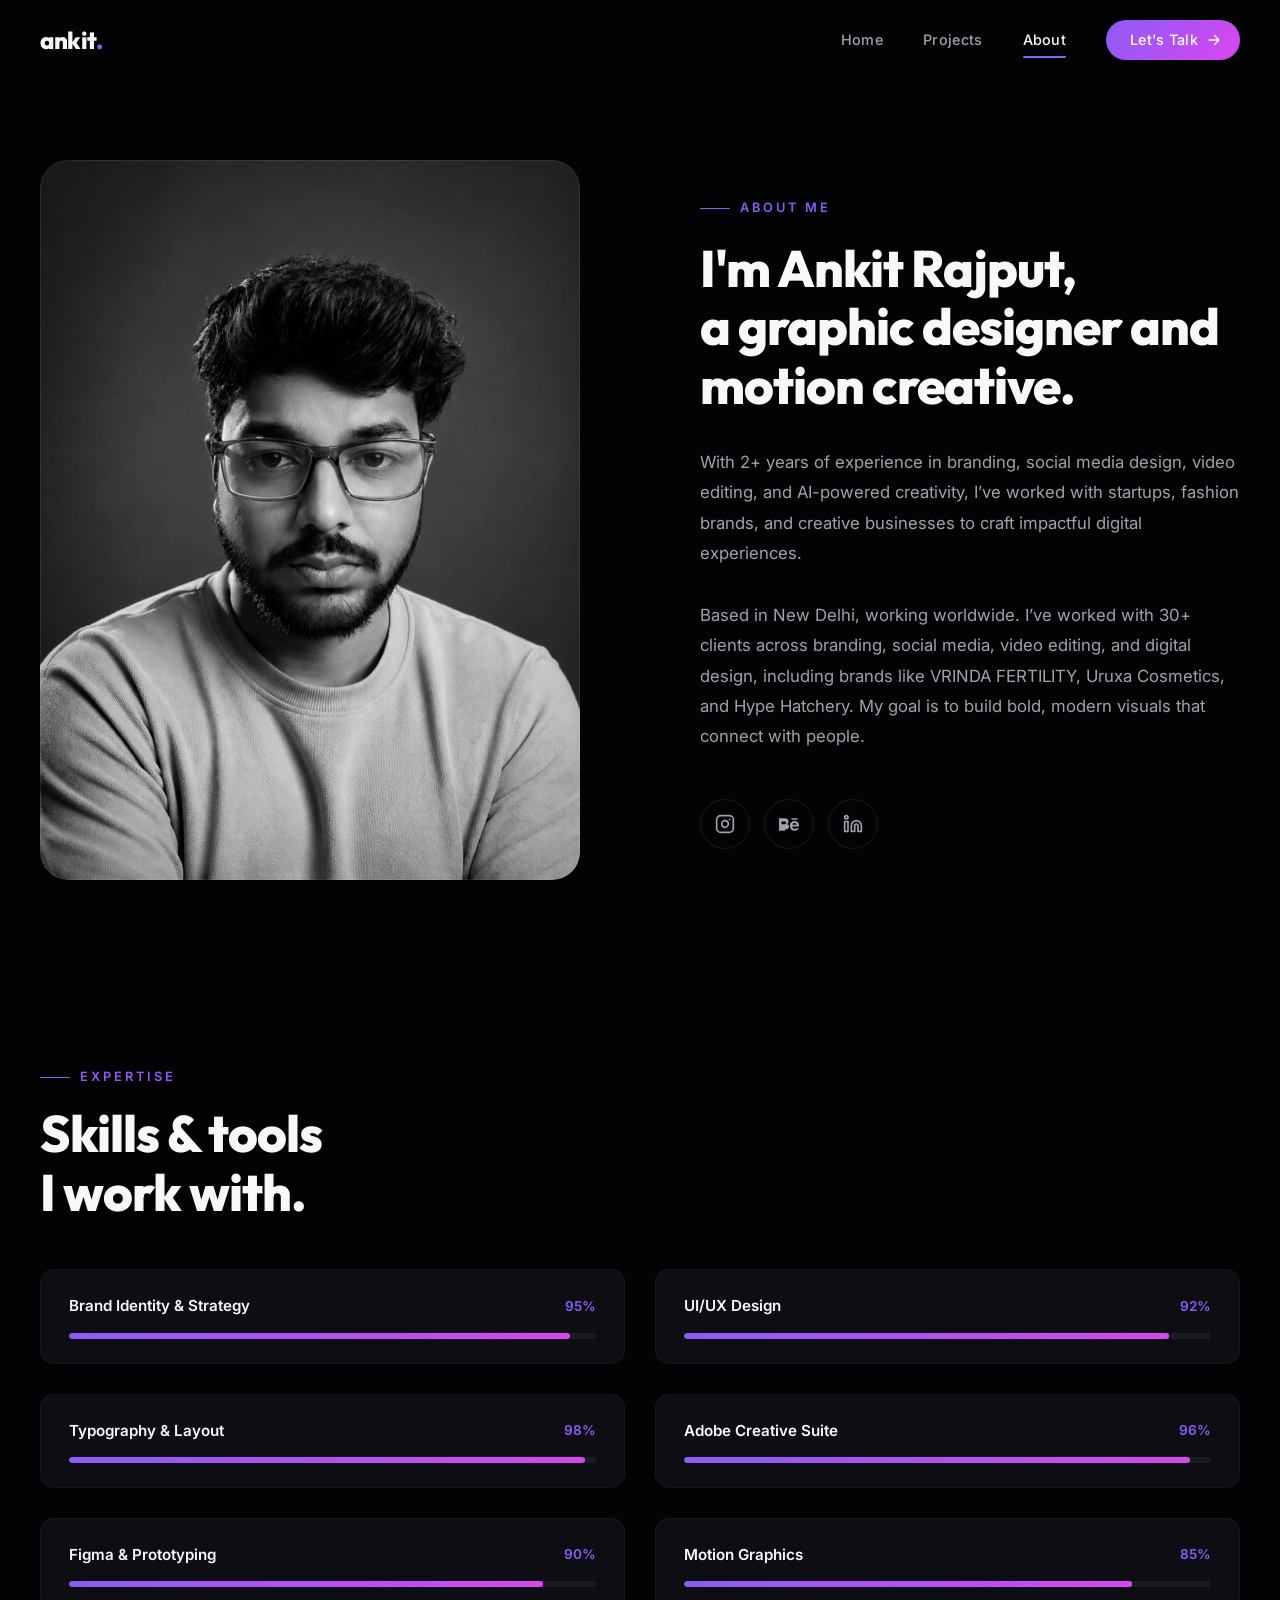
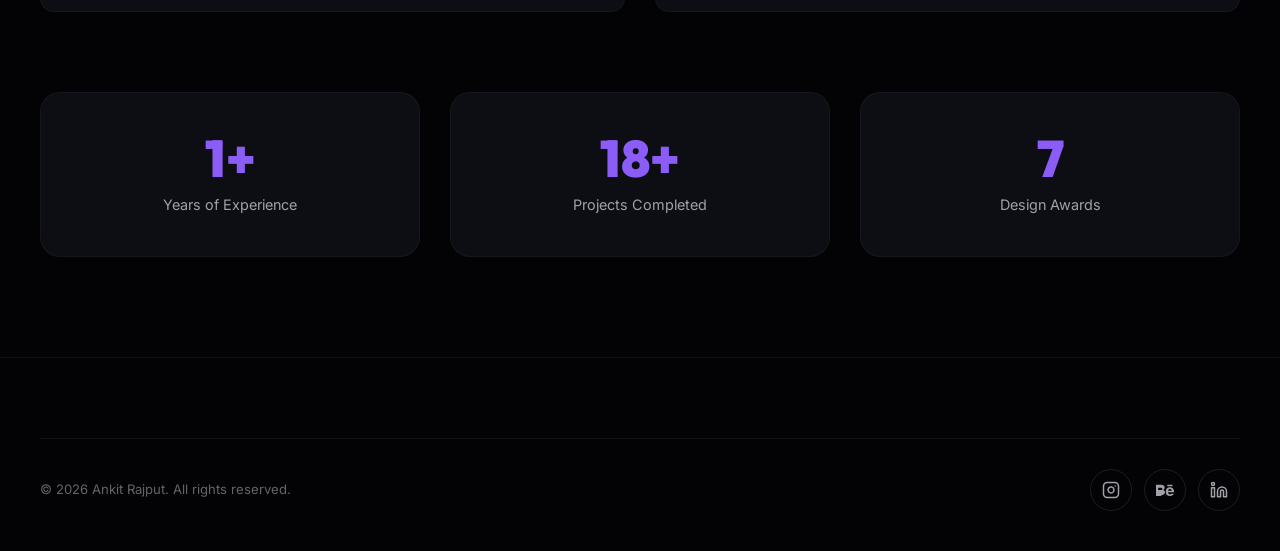
==== about.html @ 60267156 "Add files via upload" ====
<!DOCTYPE html>
<html lang="en">

<head>
    <meta charset="UTF-8">
    <meta name="viewport" content="width=device-width, initial-scale=1.0">
    <title>About — Ankit Rajput</title>
    <meta name="description"
        content="Learn about Ankit Rajput — graphic designer and motion creative focused on building bold, modern visuals that connect with people.">
    <link rel="stylesheet" href="css/style.css">
    <link rel="icon"
        href="data:image/svg+xml,<svg xmlns='http://www.w3.org/2000/svg' viewBox='0 0 100 100'><text y='80' font-size='80'>✦</text></svg>">
</head>

<body>
    <div class="page-transition-overlay"></div>

    <nav class="navbar">
        <div class="container">
            <a href="index.html" class="nav-logo">ankit<span>.</span></a>
            <div class="nav-links">
                <a href="index.html">Home</a>
                <a href="projects.html">Projects</a>
                <a href="about.html" class="active">About</a>
                <a href="contact.html" class="nav-cta">Let's Talk
                    <svg xmlns="http://www.w3.org/2000/svg" fill="none" viewBox="0 0 24 24" stroke-width="2"
                        stroke="currentColor">
                        <path stroke-linecap="round" stroke-linejoin="round"
                            d="M4.5 12h15m0 0l-6.75-6.75M19.5 12l-6.75 6.75" />
                    </svg>
                </a>
            </div>
            <div class="hamburger"><span></span><span></span><span></span></div>
        </div>
    </nav>

    <div class="mobile-nav">
        <a href="index.html">Home</a>
        <a href="projects.html">Projects</a>
        <a href="about.html" class="active">About</a>
        <a href="contact.html">Contact</a>
    </div>

    <!-- About Hero -->
    <section class="about-hero">
        <div class="container">
            <div class="about-image-wrap reveal-left">
                <img src="assets/images/profile.png" alt="Profile Photo" class="about-profile-img">
            </div>
            <div class="about-content reveal-right">
                <span class="section-label">About Me</span>
                <h1 class="section-title">I'm Ankit Rajput,<br>a graphic designer and motion creative.</h1>
                <p class="about-bio">With 2+ years of experience in branding, social media design, video editing, and AI-powered creativity, I’ve worked with startups, fashion brands, and creative businesses to craft impactful digital experiences.</p>
                <p class="about-bio">Based in New Delhi, working worldwide. I’ve worked with 30+ clients across branding, social media, video editing, and digital design, including brands like VRINDA FERTILITY, Uruxa Cosmetics, and Hype Hatchery. My goal is to build bold, modern visuals that connect with people.</p>

                <div class="about-social">
                    <a href="https://www.instagram.com/pixcrew_?utm_source=ig_web_button_share_sheet&igsh=ZDNlZDc0MzIxNw==" class="social-icon" aria-label="Instagram" target="_blank">
                        <svg xmlns="http://www.w3.org/2000/svg" width="20" height="20" viewBox="0 0 24 24" fill="none"
                            stroke="currentColor" stroke-width="2" stroke-linecap="round" stroke-linejoin="round">
                            <rect x="2" y="2" width="20" height="20" rx="5" />
                            <path d="M16 11.37A4 4 0 1112.63 8 4 4 0 0116 11.37z" />
                            <line x1="17.5" y1="6.5" x2="17.51" y2="6.5" />
                        </svg>
                    </a>
                    <a href="https://www.behance.net/ankitrajput134" class="social-icon" aria-label="Behance" target="_blank">
                        <svg xmlns="http://www.w3.org/2000/svg" width="20" height="20" viewBox="0 0 24 24"
                            fill="currentColor">
                            <path
                                d="M22 7h-7V5h7v2zm1.726 10c-.442 1.297-2.029 3-5.101 3-3.074 0-5.564-1.729-5.564-5.675 0-3.91 2.325-5.92 5.466-5.92 3.082 0 4.964 1.782 5.375 4.426.078.506.109 1.188.095 2.14H15.97c.13 3.211 3.483 3.312 4.588 2.029h3.168zm-7.686-4h4.965c-.105-1.547-1.136-2.219-2.477-2.219-1.466 0-2.277.768-2.488 2.219zm-9.574 6.988H0V5.021h6.953c5.476.081 5.58 5.444 2.72 6.906 3.461 1.26 3.577 6.053-2.207 7.061zM2.928 8.986v3.164h3.61c1.14 0 1.996-.637 1.996-1.588 0-1.607-1.256-1.576-1.996-1.576H2.928zm3.61 9.017H2.928v-3.832h3.61c1.798 0 2.338.921 2.338 1.852 0 1.947-1.451 1.98-2.338 1.98z" />
                        </svg>
                    </a>
                    <a href="https://www.linkedin.com/in/ankit-rajput-8864b536a?utm_source=share_via&utm_content=profile&utm_medium=member_android" class="social-icon" aria-label="LinkedIn" target="_blank">
                        <svg xmlns="http://www.w3.org/2000/svg" width="20" height="20" viewBox="0 0 24 24" fill="none"
                            stroke="currentColor" stroke-width="2" stroke-linecap="round" stroke-linejoin="round">
                            <path d="M16 8a6 6 0 016 6v7h-4v-7a2 2 0 00-4 0v7h-4v-7a6 6 0 016-6z" />
                            <rect x="2" y="9" width="4" height="12" />
                            <circle cx="4" cy="4" r="2" />
                        </svg>
                    </a>
                </div>
            </div>
        </div>
    </section>

    <!-- Skills -->
    <section class="skills-section">
        <div class="container">
            <div class="reveal">
                <span class="section-label">Expertise</span>
                <h2 class="section-title">Skills & tools<br>I work with.</h2>
            </div>
            <div class="skills-grid" style="margin-top: 48px;">
                <div class="skill-bar reveal">
                    <div class="skill-bar-top"><span class="skill-name">Brand Identity & Strategy</span><span
                            class="skill-pct">95%</span></div>
                    <div class="skill-track">
                        <div class="skill-fill" data-width="95%"></div>
                    </div>
                </div>
                <div class="skill-bar reveal delay-1">
                    <div class="skill-bar-top"><span class="skill-name">UI/UX Design</span><span
                            class="skill-pct">92%</span></div>
                    <div class="skill-track">
                        <div class="skill-fill" data-width="92%"></div>
                    </div>
                </div>
                <div class="skill-bar reveal delay-2">
                    <div class="skill-bar-top"><span class="skill-name">Typography & Layout</span><span
                            class="skill-pct">98%</span></div>
                    <div class="skill-track">
                        <div class="skill-fill" data-width="98%"></div>
                    </div>
                </div>
                <div class="skill-bar reveal delay-3">
                    <div class="skill-bar-top"><span class="skill-name">Adobe Creative Suite</span><span
                            class="skill-pct">96%</span></div>
                    <div class="skill-track">
                        <div class="skill-fill" data-width="96%"></div>
                    </div>
                </div>
                <div class="skill-bar reveal delay-4">
                    <div class="skill-bar-top"><span class="skill-name">Figma & Prototyping</span><span
                            class="skill-pct">90%</span></div>
                    <div class="skill-track">
                        <div class="skill-fill" data-width="90%"></div>
                    </div>
                </div>
                <div class="skill-bar reveal delay-5">
                    <div class="skill-bar-top"><span class="skill-name">Motion Graphics</span><span
                            class="skill-pct">85%</span></div>
                    <div class="skill-track">
                        <div class="skill-fill" data-width="85%"></div>
                    </div>
                </div>
            </div>

            <!-- Stats -->
            <div class="about-stats stagger-children">
                <div class="about-stat-card">
                    <div class="stat-number" data-count="2" data-suffix="+">0+</div>
                    <div class="stat-label">Years of Experience</div>
                </div>
                <div class="about-stat-card">
                    <div class="stat-number" data-count="30" data-suffix="+">0+</div>
                    <div class="stat-label">Projects Completed</div>
                </div>
                <div class="about-stat-card">
                    <div class="stat-number" data-count="12">0</div>
                    <div class="stat-label">Design Awards</div>
                </div>
            </div>
        </div>
    </section>

    <footer class="footer">
        <div class="container">
            <div class="footer-bottom">
                <p>© 2026 Ankit Rajput. All rights reserved.</p>
                <div class="footer-social">
                    <a href="https://www.instagram.com/pixcrew_?utm_source=ig_web_button_share_sheet&igsh=ZDNlZDc0MzIxNw==" aria-label="Instagram" target="_blank"><svg xmlns="http://www.w3.org/2000/svg" width="18" height="18"
                            viewBox="0 0 24 24" fill="none" stroke="currentColor" stroke-width="2"
                            stroke-linecap="round" stroke-linejoin="round">
                            <rect x="2" y="2" width="20" height="20" rx="5" />
                            <path d="M16 11.37A4 4 0 1112.63 8 4 4 0 0116 11.37z" />
                            <line x1="17.5" y1="6.5" x2="17.51" y2="6.5" />
                        </svg></a>
                    <a href="https://www.behance.net/ankitrajput134" aria-label="Behance" target="_blank"><svg xmlns="http://www.w3.org/2000/svg" width="18" height="18"
                            viewBox="0 0 24 24" fill="currentColor">
                            <path
                                d="M22 7h-7V5h7v2zm1.726 10c-.442 1.297-2.029 3-5.101 3-3.074 0-5.564-1.729-5.564-5.675 0-3.91 2.325-5.92 5.466-5.92 3.082 0 4.964 1.782 5.375 4.426.078.506.109 1.188.095 2.14H15.97c.13 3.211 3.483 3.312 4.588 2.029h3.168zm-7.686-4h4.965c-.105-1.547-1.136-2.219-2.477-2.219-1.466 0-2.277.768-2.488 2.219zm-9.574 6.988H0V5.021h6.953c5.476.081 5.58 5.444 2.72 6.906 3.461 1.26 3.577 6.053-2.207 7.061zM2.928 8.986v3.164h3.61c1.14 0 1.996-.637 1.996-1.588 0-1.607-1.256-1.576-1.996-1.576H2.928zm3.61 9.017H2.928v-3.832h3.61c1.798 0 2.338.921 2.338 1.852 0 1.947-1.451 1.98-2.338 1.98z" />
                        </svg></a>
                    <a href="https://www.linkedin.com/in/ankit-rajput-8864b536a?utm_source=share_via&utm_content=profile&utm_medium=member_android" aria-label="LinkedIn" target="_blank"><svg xmlns="http://www.w3.org/2000/svg" width="18" height="18"
                            viewBox="0 0 24 24" fill="none" stroke="currentColor" stroke-width="2"
                            stroke-linecap="round" stroke-linejoin="round">
                            <path d="M16 8a6 6 0 016 6v7h-4v-7a2 2 0 00-4 0v7h-4v-7a6 6 0 016-6z" />
                            <rect x="2" y="9" width="4" height="12" />
                            <circle cx="4" cy="4" r="2" />
                        </svg></a>
                </div>
            </div>
        </div>
    </footer>

    <button class="back-to-top" aria-label="Back to top"><svg xmlns="http://www.w3.org/2000/svg" fill="none"
            viewBox="0 0 24 24" stroke-width="2.5" stroke="currentColor">
            <path stroke-linecap="round" stroke-linejoin="round" d="M4.5 15.75l7.5-7.5 7.5 7.5" />
        </svg></button>

    <script src="js/main.js"></script>
</body>

</html>
---- css/style.css ----
@import url('https://fonts.googleapis.com/css2?family=Inter:wght@300;400;500;600&family=Outfit:wght@400;500;600;700;800;900&display=swap');

/* --- CSS Variables --- */
:root {
  --bg-primary: #030305;
  --bg-secondary: #0a0a0f;
  --bg-card: #0d0d14;
  --bg-card-hover: #13131c;
  --text-primary: #f8f7f9;
  --text-secondary: #a1a1aa;
  --text-muted: #64646b;
  --accent: #8b5cf6;
  --accent-dark: #6d28d9;
  --accent-glow: rgba(139, 92, 246, 0.15);
  --accent-gradient: linear-gradient(135deg, #8b5cf6, #d946ef);
  --font-body: 'Inter', sans-serif;
  --font-display: 'Outfit', sans-serif;
  --radius-sm: 8px;
  --radius-md: 14px;
  --radius-lg: 20px;
  --radius-xl: 28px;
  --radius-full: 100px;
  --transition-fast: 0.2s cubic-bezier(0.4, 0, 0.2, 1);
  --transition-base: 0.4s cubic-bezier(0.4, 0, 0.2, 1);
  --transition-slow: 0.7s cubic-bezier(0.16, 1, 0.3, 1);
  --transition-spring: 0.6s cubic-bezier(0.34, 1.56, 0.64, 1);
  --ease-out-expo: cubic-bezier(0.16, 1, 0.3, 1);
  --container-width: 1340px;
  --header-height: 80px;
}

/* --- Reset & Base --- */
*,
*::before,
*::after {
  margin: 0;
  padding: 0;
  box-sizing: border-box;
}

html {
  scroll-behavior: smooth;
  font-size: 16px;
  -webkit-font-smoothing: antialiased;
  -moz-osx-font-smoothing: grayscale;
}

body {
  font-family: var(--font-body);
  background: var(--bg-primary);
  color: var(--text-primary);
  line-height: 1.6;
  overflow-x: hidden;
  min-height: 100vh;
}

a {
  text-decoration: none;
  color: inherit;
  transition: color var(--transition-fast);
}

img {
  max-width: 100%;
  display: block;
}

ul,
ol {
  list-style: none;
}

button,
input,
textarea,
select {
  font-family: inherit;
  font-size: inherit;
  color: inherit;
  border: none;
  outline: none;
  background: none;
}

.container {
  width: 100%;
  max-width: var(--container-width);
  margin: 0 auto;
  padding: 0 40px;
}

/* --- Page Transition --- */
.page-transition-overlay {
  position: fixed;
  top: 0;
  left: 0;
  width: 100%;
  height: 100%;
  background: rgba(10, 10, 10, 1);
  z-index: 10000;
  opacity: 0;
  pointer-events: none;
  will-change: opacity;
  transform: translateZ(0);
  backface-visibility: hidden;
  -webkit-backface-visibility: hidden;
}

body.page-entering .page-transition-overlay {
  pointer-events: all;
  animation: pageFadeIn 0.3s cubic-bezier(0.4, 0, 0.2, 1) forwards;
}

body.page-leaving .page-transition-overlay {
  animation: pageFadeOut 0.25s cubic-bezier(0.4, 0, 0.2, 1) forwards;
}

@keyframes pageFadeIn {
  0% {
    opacity: 0;
  }

  100% {
    opacity: 1;
  }
}

@keyframes pageFadeOut {
  0% {
    opacity: 1;
  }

  100% {
    opacity: 0;
  }
}

/* ========================================
   NAVIGATION
   ======================================== */
.navbar {
  position: fixed;
  top: 0;
  left: 0;
  width: 100%;
  height: var(--header-height);
  z-index: 1000;
  transition: background-color var(--transition-base), box-shadow var(--transition-base);
}

.navbar.scrolled {
  background: rgba(3, 3, 5, 0.85);
  backdrop-filter: blur(20px);
  -webkit-backdrop-filter: blur(20px);
  box-shadow: 0 1px 0 rgba(255, 255, 255, 0.04);
}

.navbar .container {
  display: flex;
  align-items: center;
  justify-content: space-between;
  height: 100%;
}

.nav-logo {
  font-family: var(--font-display);
  font-weight: 800;
  font-size: 1.5rem;
  letter-spacing: -0.5px;
  color: var(--text-primary);
  transition: transform var(--transition-spring);
}

.nav-logo:hover {
  transform: scale(1.05);
}

.nav-logo span {
  color: var(--accent);
}

.nav-links {
  display: flex;
  align-items: center;
  gap: 40px;
}

.nav-links a {
  font-size: 0.9rem;
  font-weight: 500;
  color: var(--text-secondary);
  position: relative;
  padding: 4px 0;
  letter-spacing: 0.3px;
  transition: color var(--transition-fast);
}

.nav-links a::after {
  content: '';
  position: absolute;
  bottom: -2px;
  left: 0;
  width: 0;
  height: 2px;
  background: var(--accent);
  transition: width var(--transition-base);
  border-radius: 2px;
}

.nav-links a:hover,
.nav-links a.active {
  color: var(--text-primary);
}

.nav-links a:hover::after,
.nav-links a.active::after {
  width: 100%;
}

.nav-cta {
  display: inline-flex;
  align-items: center;
  justify-content: center;
  gap: 8px;
  padding: 9px 18px;
  padding-left: 24px;
  min-height: 40px;
  line-height: 1;
  background: var(--accent-gradient);
  color: #fff !important;
  font-weight: 600;
  font-size: 0.9rem;
  border-radius: var(--radius-full);
  transition: transform var(--transition-spring), box-shadow var(--transition-base), background-color var(--transition-base), color var(--transition-base);
}

.nav-cta::after {
  display: none !important;
}

.nav-cta:hover {
  transform: translateY(-2px) scale(1.03);
  box-shadow: 0 8px 30px var(--accent-glow);
  color: #fff !important;
}

.nav-cta svg {
  width: 16px;
  height: 16px;
  transition: transform var(--transition-base);
}

.nav-cta:hover svg {
  transform: translateX(3px);
}

.nav-cta.active {
  background: var(--text-primary);
  color: var(--bg-primary) !important;
}

/* Ensure nav CTA padding wins over generic nav link padding */
.nav-links .nav-cta {
  padding: 9px 18px;
  padding-left: 24px;
}

/* Hamburger */
.hamburger {
  display: none;
  flex-direction: column;
  gap: 6px;
  cursor: pointer;
  width: 28px;
  padding: 4px 0;
  z-index: 1100;
}

.hamburger span {
  display: block;
  height: 2px;
  background: var(--text-primary);
  border-radius: 2px;
  transition: transform var(--transition-base), opacity var(--transition-fast);
}

.hamburger.active span:nth-child(1) {
  transform: translateY(8px) rotate(45deg);
}

.hamburger.active span:nth-child(2) {
  opacity: 0;
}

.hamburger.active span:nth-child(3) {
  transform: translateY(-8px) rotate(-45deg);
}

/* Mobile nav */
.mobile-nav {
  position: fixed;
  top: 0;
  right: -100%;
  width: 100%;
  height: 100vh;
  background: var(--bg-secondary);
  z-index: 1050;
  display: flex;
  flex-direction: column;
  align-items: center;
  justify-content: center;
  gap: 32px;
  transition: right var(--transition-slow);
}

.mobile-nav.active {
  right: 0;
}

.mobile-nav a {
  font-family: var(--font-display);
  font-size: 2rem;
  font-weight: 700;
  color: var(--text-secondary);
  transition: color var(--transition-fast), transform var(--transition-base);
}

.mobile-nav a:hover,
.mobile-nav a.active {
  color: var(--accent);
  transform: translateX(10px);
}

/* ========================================
   SCROLL REVEAL SYSTEM
   ======================================== */
.reveal {
  opacity: 0;
  transform: translateY(50px);
  transition: opacity 0.8s var(--ease-out-expo), transform 0.8s var(--ease-out-expo);
}

.reveal.revealed {
  opacity: 1;
  transform: translateY(0);
}

.reveal-left {
  opacity: 0;
  transform: translateX(-60px);
  transition: opacity 0.8s var(--ease-out-expo), transform 0.8s var(--ease-out-expo);
}

.reveal-left.revealed {
  opacity: 1;
  transform: translateX(0);
}

.reveal-right {
  opacity: 0;
  transform: translateX(60px);
  transition: opacity 0.8s var(--ease-out-expo), transform 0.8s var(--ease-out-expo);
}

.reveal-right.revealed {
  opacity: 1;
  transform: translateX(0);
}

.reveal-scale {
  opacity: 0;
  transform: scale(0.85);
  transition: opacity 0.8s var(--ease-out-expo), transform 0.8s var(--ease-out-expo);
}

.reveal-scale.revealed {
  opacity: 1;
  transform: scale(1);
}

.stagger-children>* {
  opacity: 0;
  transform: translateY(30px);
  transition: opacity 0.6s var(--ease-out-expo), transform 0.6s var(--ease-out-expo);
}

.stagger-children.revealed>*:nth-child(1) {
  transition-delay: 0s;
}

.stagger-children.revealed>*:nth-child(2) {
  transition-delay: 0.08s;
}

.stagger-children.revealed>*:nth-child(3) {
  transition-delay: 0.16s;
}

.stagger-children.revealed>*:nth-child(4) {
  transition-delay: 0.24s;
}

.stagger-children.revealed>*:nth-child(5) {
  transition-delay: 0.32s;
}

.stagger-children.revealed>*:nth-child(6) {
  transition-delay: 0.4s;
}

.stagger-children.revealed>*:nth-child(7) {
  transition-delay: 0.48s;
}

.stagger-children.revealed>*:nth-child(8) {
  transition-delay: 0.56s;
}

.stagger-children.revealed>* {
  opacity: 1;
  transform: translateY(0);
}

/* Delay utilities */
.delay-1 {
  transition-delay: 0.1s !important;
}

.delay-2 {
  transition-delay: 0.2s !important;
}

.delay-3 {
  transition-delay: 0.3s !important;
}

.delay-4 {
  transition-delay: 0.4s !important;
}

.delay-5 {
  transition-delay: 0.5s !important;
}

/* ========================================
   HOME — HERO SECTION
   ======================================== */
.hero {
  min-height: 100vh;
  display: flex;
  align-items: center;
  position: relative;
  padding-top: var(--header-height);
  overflow: hidden;
}

.hero-bg-grid {
  position: absolute;
  inset: 0;
  background-image:
    linear-gradient(rgba(255, 255, 255, 0.03) 1px, transparent 1px),
    linear-gradient(90deg, rgba(255, 255, 255, 0.03) 1px, transparent 1px);
  background-size: 60px 60px;
  mask-image: radial-gradient(ellipse 80% 70% at 50% 40%, black 30%, transparent 100%);
  -webkit-mask-image: radial-gradient(ellipse 80% 70% at 50% 40%, black 30%, transparent 100%);
}

.hero-glow {
  position: absolute;
  width: 600px;
  height: 600px;
  border-radius: 50%;
  background: radial-gradient(circle, var(--accent-glow) 0%, transparent 70%);
  top: 10%;
  right: -10%;
  filter: blur(80px);
  animation: glowPulse 6s ease-in-out infinite alternate;
  pointer-events: none;
}

@keyframes glowPulse {
  0% {
    opacity: 0.5;
    transform: scale(1);
  }

  100% {
    opacity: 0.8;
    transform: scale(1.15);
  }
}

.hero-content {
  position: relative;
  z-index: 2;
  max-width: 900px;
}

.hero-badge {
  display: inline-flex;
  align-items: center;
  gap: 8px;
  padding: 8px 18px;
  background: rgba(139, 92, 246, 0.08);
  border: 1px solid rgba(139, 92, 246, 0.15);
  border-radius: var(--radius-full);
  font-size: 0.8rem;
  font-weight: 500;
  color: var(--text-primary);
  margin-bottom: 32px;
  opacity: 0;
  transform: translateY(20px);
  animation: fadeInUp 0.7s var(--ease-out-expo) 0.3s forwards;
}

.hero-badge .dot {
  width: 6px;
  height: 6px;
  background: var(--accent);
  border-radius: 50%;
  animation: dotPulse 2s ease-in-out infinite;
}

@keyframes dotPulse {

  0%,
  100% {
    opacity: 1;
  }

  50% {
    opacity: 0.3;
  }
}

.hero-title {
  font-family: var(--font-display);
  font-size: clamp(3rem, 7vw, 6rem);
  font-weight: 900;
  line-height: 1.05;
  letter-spacing: -2px;
  margin-bottom: 28px;
}

.hero-title .line {
  display: block;
  overflow: hidden;
}

.hero-title .line-inner {
  display: block;
  opacity: 0;
  transform: translateY(100%);
  animation: lineReveal 1s var(--ease-out-expo) forwards;
}

.hero-title .line:nth-child(1) .line-inner {
  animation-delay: 0.5s;
}

.hero-title .line:nth-child(2) .line-inner {
  animation-delay: 0.65s;
}

.hero-title .line:nth-child(3) .line-inner {
  animation-delay: 0.8s;
}

@keyframes lineReveal {
  0% {
    opacity: 0;
    transform: translateY(100%);
  }

  100% {
    opacity: 1;
    transform: translateY(0);
  }
}

.hero-title .highlight {
  background: var(--accent-gradient);
  -webkit-background-clip: text;
  -webkit-text-fill-color: transparent;
  background-clip: text;
  position: relative;
  display: inline-block;
}

.hero-description {
  font-size: 1.15rem;
  color: var(--text-secondary);
  max-width: 520px;
  line-height: 1.7;
  margin-bottom: 40px;
  opacity: 0;
  transform: translateY(20px);
  animation: fadeInUp 0.7s var(--ease-out-expo) 1s forwards;
}

@keyframes fadeInUp {
  0% {
    opacity: 0;
    transform: translateY(20px);
  }

  100% {
    opacity: 1;
    transform: translateY(0);
  }
}

.hero-actions {
  display: flex;
  align-items: center;
  gap: 20px;
  flex-wrap: wrap;
  opacity: 0;
  transform: translateY(20px);
  animation: fadeInUp 0.7s var(--ease-out-expo) 1.15s forwards;
}

.btn-primary {
  display: inline-flex;
  align-items: center;
  gap: 10px;
  padding: 16px 36px;
  background: var(--accent-gradient);
  color: #fff;
  font-weight: 600;
  font-size: 0.95rem;
  border-radius: var(--radius-full);
  cursor: pointer;
  transition: transform var(--transition-spring), box-shadow var(--transition-base);
  position: relative;
  overflow: hidden;
}

.btn-primary::before {
  content: '';
  position: absolute;
  inset: 0;
  background: rgba(255, 255, 255, 0.25);
  transform: translateX(-100%);
  transition: transform var(--transition-base);
}

.btn-primary:hover::before {
  transform: translateX(0);
}

.btn-primary:hover {
  transform: translateY(-3px) scale(1.02);
  box-shadow: 0 12px 40px var(--accent-glow);
}

.btn-primary svg {
  width: 18px;
  height: 18px;
  transition: transform var(--transition-base);
}

.btn-primary:hover svg {
  transform: translateX(4px);
}

.btn-secondary {
  display: inline-flex;
  align-items: center;
  gap: 10px;
  padding: 16px 36px;
  background: transparent;
  color: var(--text-primary);
  font-weight: 500;
  font-size: 0.95rem;
  border: 1px solid rgba(255, 255, 255, 0.15);
  border-radius: var(--radius-full);
  cursor: pointer;
  transition: all var(--transition-base);
}

.btn-secondary:hover {
  border-color: rgba(139, 92, 246, 0.5);
  color: #fff;
  background: rgba(139, 92, 246, 0.1);
  transform: translateY(-2px);
  box-shadow: 0 4px 20px var(--accent-glow);
}

.scroll-indicator {
  position: absolute;
  bottom: 40px;
  left: 50%;
  transform: translateX(-50%);
  display: flex;
  flex-direction: column;
  align-items: center;
  gap: 8px;
  opacity: 0;
  animation: fadeInUp 0.7s var(--ease-out-expo) 1.5s forwards;
}

.scroll-indicator span {
  font-size: 0.7rem;
  text-transform: uppercase;
  letter-spacing: 2px;
  color: var(--text-muted);
}

.scroll-line {
  width: 1px;
  height: 40px;
  background: linear-gradient(to bottom, var(--accent), transparent);
  animation: scrollBounce 2s ease-in-out infinite;
}

@keyframes scrollBounce {

  0%,
  100% {
    transform: scaleY(1);
    opacity: 1;
  }

  50% {
    transform: scaleY(0.5);
    opacity: 0.4;
  }
}

/* ========================================
   HOME — FEATURED WORK SECTION
   ======================================== */
.section {
  padding: 120px 0;
  position: relative;
}

.section-label {
  display: inline-flex;
  align-items: center;
  gap: 10px;
  font-size: 0.8rem;
  text-transform: uppercase;
  letter-spacing: 3px;
  color: var(--accent);
  font-weight: 600;
  margin-bottom: 16px;
}

.section-label::before {
  content: '';
  width: 30px;
  height: 1px;
  background: var(--accent);
}

.section-title {
  font-family: var(--font-display);
  font-size: clamp(2rem, 4vw, 3.5rem);
  font-weight: 800;
  line-height: 1.15;
  letter-spacing: -1px;
  margin-bottom: 20px;
}

.section-subtitle {
  color: var(--text-secondary);
  font-size: 1.05rem;
  max-width: 550px;
  line-height: 1.7;
  margin-bottom: 60px;
}

/* Featured projects grid */
.featured-grid {
  display: grid;
  grid-template-columns: repeat(2, 1fr);
  gap: 30px;
}

.project-card {
  position: relative;
  border-radius: var(--radius-lg);
  overflow: hidden;
  cursor: pointer;
  background: var(--bg-card);
  aspect-ratio: 16 / 11;
}

.project-card:first-child {
  grid-column: 1 / -1;
  aspect-ratio: 21 / 9;
}

.project-card-img {
  width: 100%;
  height: 100%;
  object-fit: cover;
  transition: transform 0.8s var(--ease-out-expo), filter var(--transition-base);
}

.project-card:hover .project-card-img {
  transform: scale(1.08);
  filter: brightness(0.6);
}

.project-card-overlay {
  position: absolute;
  inset: 0;
  background: linear-gradient(to top, rgba(0, 0, 0, 0.8) 0%, transparent 60%);
  display: flex;
  flex-direction: column;
  justify-content: flex-end;
  padding: 32px;
  opacity: 0;
  transition: opacity var(--transition-base);
}

.project-card:hover .project-card-overlay {
  opacity: 1;
}

.project-card-tag {
  display: inline-block;
  padding: 5px 14px;
  background: var(--accent-gradient);
  color: #fff;
  font-size: 0.72rem;
  font-weight: 600;
  text-transform: uppercase;
  letter-spacing: 1px;
  border-radius: var(--radius-full);
  margin-bottom: 12px;
  width: fit-content;
  transform: translateY(20px);
  transition: transform var(--transition-base);
}

.project-card:hover .project-card-tag {
  transform: translateY(0);
}

.project-card-title {
  font-family: var(--font-display);
  font-size: 1.5rem;
  font-weight: 700;
  margin-bottom: 6px;
  transform: translateY(20px);
  transition: transform var(--transition-base) 0.05s;
}

.project-card:hover .project-card-title {
  transform: translateY(0);
}

.project-card-year {
  font-size: 0.85rem;
  color: var(--text-muted);
  transform: translateY(20px);
  transition: transform var(--transition-base) 0.1s;
}

.project-card:hover .project-card-year {
  transform: translateY(0);
}

.project-card-arrow {
  position: absolute;
  top: 24px;
  right: 24px;
  width: 48px;
  height: 48px;
  border-radius: 50%;
  background: var(--accent-gradient);
  display: flex;
  align-items: center;
  justify-content: center;
  opacity: 0;
  transform: scale(0.5) rotate(-45deg);
  transition: opacity var(--transition-base), transform var(--transition-spring);
}

.project-card:hover .project-card-arrow {
  opacity: 1;
  transform: scale(1) rotate(0deg);
}

.project-card-arrow svg {
  width: 20px;
  height: 20px;
  color: #fff;
}

/* ========================================
   HOME — MARQUEE TICKER
   ======================================== */
.marquee-section {
  padding: 60px 0;
  overflow: hidden;
  border-top: 1px solid rgba(255, 255, 255, 0.05);
  border-bottom: 1px solid rgba(255, 255, 255, 0.05);
  position: relative;
}

.marquee-track {
  display: flex;
  animation: marqueeScroll 25s linear infinite;
  width: max-content;
}

@keyframes marqueeScroll {
  0% {
    transform: translateX(0);
  }

  100% {
    transform: translateX(-50%);
  }
}

.marquee-item {
  display: flex;
  align-items: center;
  gap: 40px;
  padding: 0 40px;
  white-space: nowrap;
}

.marquee-item span {
  font-family: var(--font-display);
  font-size: clamp(1.5rem, 3vw, 2.5rem);
  font-weight: 700;
  color: var(--text-primary);
  opacity: 0.4;
  transition: opacity var(--transition-base), color var(--transition-base);
}

.marquee-item span:hover {
  opacity: 1;
  color: var(--accent);
}

.marquee-item .dot-sep {
  width: 8px;
  height: 8px;
  background: var(--accent-gradient);
  border-radius: 50%;
  flex-shrink: 0;
}

.marquee-item span.centered {
  opacity: 1;
  color: var(--accent);
}

/* ========================================
   HOME — SERVICES
   ======================================== */
.services-grid {
  display: grid;
  grid-template-columns: repeat(3, 1fr);
  gap: 24px;
}

.service-card {
  background: var(--bg-card);
  border: 1px solid rgba(255, 255, 255, 0.05);
  border-radius: var(--radius-lg);
  padding: 40px 32px;
  transition: all var(--transition-base);
  position: relative;
  overflow: hidden;
}

.service-card::before {
  content: '';
  position: absolute;
  top: 0;
  left: 0;
  width: 100%;
  height: 3px;
  background: var(--accent);
  transform: scaleX(0);
  transform-origin: left;
  transition: transform var(--transition-base);
}

.service-card:hover::before {
  transform: scaleX(1);
}

.service-card:hover {
  background: var(--bg-card-hover);
  border-color: rgba(139, 92, 246, 0.3);
  transform: translateY(-6px);
  box-shadow: 0 20px 60px rgba(0, 0, 0, 0.5), 0 0 20px var(--accent-glow);
}

.service-icon {
  width: 52px;
  height: 52px;
  border-radius: var(--radius-md);
  background: var(--accent-gradient);
  display: flex;
  align-items: center;
  justify-content: center;
  margin-bottom: 24px;
  transition: transform var(--transition-spring), box-shadow var(--transition-base);
}

.service-card:hover .service-icon {
  transform: scale(1.1);
  box-shadow: 0 8px 20px var(--accent-glow);
}

.service-icon svg {
  width: 24px;
  height: 24px;
  color: var(--text-primary);
}

.service-card h3 {
  font-family: var(--font-display);
  font-size: 1.25rem;
  font-weight: 700;
  margin-bottom: 12px;
  transition: color var(--transition-fast);
}

.service-card:hover h3 {
  color: var(--accent);
}

.service-card p {
  color: var(--text-secondary);
  font-size: 0.9rem;
  line-height: 1.7;
}

/* ========================================
   HOME — STATS
   ======================================== */
.stats-row {
  display: grid;
  grid-template-columns: repeat(4, 1fr);
  gap: 30px;
  padding: 80px 0;
  border-top: 1px solid rgba(255, 255, 255, 0.05);
  border-bottom: 1px solid rgba(255, 255, 255, 0.05);
}

.stat-item {
  text-align: center;
}

.stat-number {
  font-family: var(--font-display);
  font-size: clamp(2.5rem, 4vw, 3.5rem);
  font-weight: 900;
  color: var(--accent);
  line-height: 1;
  margin-bottom: 8px;
}

.stat-label {
  font-size: 0.85rem;
  color: var(--text-muted);
  text-transform: uppercase;
  letter-spacing: 1.5px;
}

/* ========================================
   FOOTER
   ======================================== */
.footer {
  padding: 80px 0 40px;
  border-top: 1px solid rgba(255, 255, 255, 0.05);
}

.footer-top {
  display: flex;
  justify-content: space-between;
  align-items: flex-start;
  gap: 40px;
  margin-bottom: 60px;
  flex-wrap: wrap;
}

.footer-cta {
  max-width: 500px;
}

.footer-cta h2 {
  font-family: var(--font-display);
  font-size: clamp(1.8rem, 3vw, 2.5rem);
  font-weight: 800;
  line-height: 1.2;
  margin-bottom: 20px;
}

.footer-cta h2 span {
  background: var(--accent-gradient);
  -webkit-background-clip: text;
  -webkit-text-fill-color: transparent;
  background-clip: text;
}

.footer-links-group {
  display: flex;
  gap: 80px;
}

.footer-col h4 {
  font-family: var(--font-display);
  font-weight: 700;
  font-size: 0.9rem;
  margin-bottom: 20px;
  color: var(--text-primary);
}

.footer-col a {
  display: block;
  color: var(--text-muted);
  font-size: 0.88rem;
  padding: 6px 0;
  transition: color var(--transition-fast), transform var(--transition-fast);
}

.footer-col a:hover {
  color: var(--accent);
  transform: translateX(6px);
}

.footer-bottom {
  display: flex;
  justify-content: space-between;
  align-items: center;
  padding-top: 30px;
  border-top: 1px solid rgba(255, 255, 255, 0.05);
  flex-wrap: wrap;
  gap: 20px;
}

.footer-bottom p {
  font-size: 0.82rem;
  color: var(--text-muted);
}

.footer-social {
  display: flex;
  gap: 12px;
}

.footer-social a {
  width: 42px;
  height: 42px;
  border-radius: 50%;
  border: 1px solid rgba(255, 255, 255, 0.1);
  display: flex;
  align-items: center;
  justify-content: center;
  transition: all var(--transition-base);
}

.footer-social a:hover {
  border-color: rgba(139, 92, 246, 0.5);
  background: rgba(139, 92, 246, 0.1);
  transform: translateY(-3px);
  box-shadow: 0 4px 15px var(--accent-glow);
}

.footer-social a svg {
  width: 18px;
  height: 18px;
  color: var(--text-secondary);
  transition: color var(--transition-fast);
}

.footer-social a:hover svg {
  color: var(--accent);
}

.back-to-top {
  position: fixed;
  bottom: 30px;
  right: 30px;
  width: 48px;
  height: 48px;
  border-radius: 50%;
  background: var(--accent-gradient);
  display: flex;
  align-items: center;
  justify-content: center;
  cursor: pointer;
  opacity: 0;
  transform: translateY(20px);
  transition: all var(--transition-base);
  z-index: 900;
  border: none;
}

.back-to-top.visible {
  opacity: 1;
  transform: translateY(0);
}

.back-to-top:hover {
  transform: translateY(-4px);
  box-shadow: 0 8px 30px var(--accent-glow);
}

.back-to-top svg {
  width: 20px;
  height: 20px;
  color: #fff;
}

/* ========================================
   PROJECTS PAGE
   ======================================== */
.page-header {
  padding: 160px 0 80px;
  text-align: center;
}

.page-header .section-title {
  margin-bottom: 12px;
}

.page-header .section-subtitle {
  margin: 0 auto 40px;
  text-align: center;
}

.projects-filter {
  display: flex;
  justify-content: center;
  gap: 10px;
  flex-wrap: wrap;
  margin-bottom: 60px;
}

.filter-btn {
  padding: 10px 24px;
  border-radius: var(--radius-full);
  font-size: 0.85rem;
  font-weight: 500;
  color: var(--text-secondary);
  background: var(--bg-card);
  border: 1px solid rgba(255, 255, 255, 0.06);
  cursor: pointer;
  transition: all var(--transition-base);
}

.filter-btn:hover,
.filter-btn.active {
  background: var(--accent-gradient);
  color: #fff;
  border-color: transparent;
}

.projects-grid {
  display: grid;
  grid-template-columns: repeat(2, 1fr);
  gap: 30px;
}

.project-showcase-card {
  position: relative;
  border-radius: var(--radius-lg);
  overflow: hidden;
  cursor: pointer;
  background: var(--bg-card);
  aspect-ratio: 4 / 3;
}

.project-showcase-card .card-img {
  width: 100%;
  height: 100%;
  object-fit: cover;
  transition: transform 0.8s var(--ease-out-expo);
}

.project-showcase-card:hover .card-img {
  transform: scale(1.05);
}

.project-showcase-card .card-overlay {
  position: absolute;
  inset: 0;
  background: linear-gradient(180deg, transparent 30%, rgba(0, 0, 0, 0.85) 100%);
  opacity: 0;
  transition: opacity var(--transition-base);
}

.project-showcase-card:hover .card-overlay {
  opacity: 1;
}

.project-showcase-card .card-content {
  position: absolute;
  bottom: 0;
  left: 0;
  right: 0;
  padding: 32px;
  transform: translateY(20px);
  transition: transform var(--transition-base);
}

.project-showcase-card:hover .card-content {
  transform: translateY(0);
}

.project-showcase-card .card-category {
  font-size: 0.72rem;
  font-weight: 600;
  text-transform: uppercase;
  letter-spacing: 2px;
  background: var(--accent-gradient);
  -webkit-background-clip: text;
  -webkit-text-fill-color: transparent;
  background-clip: text;
  margin-bottom: 8px;
  display: inline-block;
}

.project-showcase-card .card-title {
  font-family: var(--font-display);
  font-size: 1.4rem;
  font-weight: 700;
  margin-bottom: 4px;
}

.project-showcase-card .card-desc {
  font-size: 0.88rem;
  color: var(--text-secondary);
  line-height: 1.5;
}

.project-showcase-card .card-arrow {
  position: absolute;
  top: 20px;
  right: 20px;
  width: 44px;
  height: 44px;
  border-radius: 50%;
  background: var(--accent-gradient);
  display: flex;
  align-items: center;
  justify-content: center;
  opacity: 0;
  transform: scale(0.5);
  transition: all var(--transition-spring);
}

.project-showcase-card:hover .card-arrow {
  opacity: 1;
  transform: scale(1);
}

.project-showcase-card .card-arrow svg {
  width: 18px;
  height: 18px;
  color: #fff;
  transform: rotate(-45deg);
}

/* ========================================
   ABOUT PAGE
   ======================================== */
.about-hero {
  padding: 160px 0 80px;
}

.about-hero .container {
  display: grid;
  grid-template-columns: 1fr 1fr;
  gap: 120px;
  align-items: center;
  max-width: 1400px;
  margin: 0 auto;
}

.about-image-wrap {
  position: relative;
  border-radius: var(--radius-xl);
  overflow: hidden;
  aspect-ratio: 3 / 4;
  background: var(--bg-card);
}

.about-image-wrap::after {
  content: '';
  position: absolute;
  inset: 0;
  border-radius: var(--radius-xl);
  border: 1px solid rgba(255, 255, 255, 0.08);
  pointer-events: none;
}

.about-profile-img {
  width: 100%;
  height: 100%;
  object-fit: cover;
  object-position: center;
  transition: transform var(--transition-slow);
}

.about-image-wrap:hover .about-profile-img {
  transform: scale(1.05);
}

.about-content .section-label {
  margin-bottom: 20px;
}

.about-content .section-title {
  margin-bottom: 32px;
}

.about-bio {
  color: var(--text-secondary);
  font-size: 1.05rem;
  line-height: 1.8;
  margin-bottom: 32px;
}

.about-bio:last-of-type {
  margin-bottom: 48px;
}

.about-social {
  display: flex;
  gap: 14px;
}

.social-icon {
  width: 50px;
  height: 50px;
  border-radius: 50%;
  border: 1px solid rgba(255, 255, 255, 0.1);
  display: flex;
  align-items: center;
  justify-content: center;
  transition: all var(--transition-spring);
  cursor: pointer;
}

.social-icon:hover {
  transform: translateY(-5px) scale(1.1);
  border-color: var(--accent);
  background: var(--accent);
  box-shadow: 0 8px 30px var(--accent-glow);
}

.social-icon svg {
  width: 20px;
  height: 20px;
  color: var(--text-secondary);
  transition: color var(--transition-fast);
}

.social-icon:hover svg {
  color: var(--bg-primary);
}

/* Skills section */
.skills-section {
  padding: 100px 0;
}

.skills-grid {
  display: grid;
  grid-template-columns: repeat(2, 1fr);
  gap: 30px;
}

.skill-bar {
  background: var(--bg-card);
  border-radius: var(--radius-md);
  padding: 24px 28px;
  border: 1px solid rgba(255, 255, 255, 0.04);
}

.skill-bar-top {
  display: flex;
  justify-content: space-between;
  align-items: center;
  margin-bottom: 14px;
}

.skill-bar-top .skill-name {
  font-weight: 600;
  font-size: 0.95rem;
}

.skill-bar-top .skill-pct {
  font-size: 0.85rem;
  color: var(--accent);
  font-weight: 600;
}

.skill-track {
  height: 6px;
  background: rgba(255, 255, 255, 0.06);
  border-radius: 10px;
  overflow: hidden;
}

.skill-fill {
  height: 100%;
  background: var(--accent-gradient);
  border-radius: 10px;
  width: 0;
  transition: width 1.2s var(--ease-out-expo);
}


/* About stats */
.about-stats {
  display: grid;
  grid-template-columns: repeat(3, 1fr);
  gap: 30px;
  margin-top: 80px;
}

.about-stat-card {
  background: var(--bg-card);
  border: 1px solid rgba(255, 255, 255, 0.04);
  border-radius: var(--radius-lg);
  padding: 40px;
  text-align: center;
  transition: all var(--transition-base);
}

.about-stat-card:hover {
  border-color: rgba(139, 92, 246, 0.3);
  transform: translateY(-4px);
}

.about-stat-card .stat-number {
  margin-bottom: 8px;
}

.about-stat-card .stat-label {
  color: var(--text-secondary);
  text-transform: none;
  letter-spacing: 0;
  font-size: 0.9rem;
}

/* ========================================
   CONTACT PAGE
   ======================================== */
.contact-section {
  padding: 140px 0 100px;
}

.contact-header {
  text-align: center;
  margin-bottom: 60px;
}

.contact-header h1 {
  font-family: var(--font-display);
  font-size: clamp(2.5rem, 5vw, 4.5rem);
  font-weight: 900;
  line-height: 1.1;
  letter-spacing: -1.5px;
  margin-bottom: 16px;
}

.contact-header h1 span {
  color: var(--accent);
}

.contact-header p {
  color: var(--text-secondary);
  font-size: 1.05rem;
  line-height: 1.8;
  max-width: 520px;
  margin: 0 auto;
}

/* Contact form — full width */
.contact-form-card {
  background: var(--bg-card);
  border: 1px solid rgba(255, 255, 255, 0.05);
  border-radius: var(--radius-xl);
  padding: 64px;
  margin-bottom: 60px;
}

.contact-form-grid {
  display: grid;
  grid-template-columns: 1fr 1fr;
  gap: 24px;
}

.contact-form-grid .form-group-full {
  grid-column: 1 / -1;
}

/* Info row below form */
.contact-info-row {
  display: grid;
  grid-template-columns: repeat(3, 1fr);
  gap: 24px;
}

.contact-info-card {
  background: var(--bg-card);
  border: 1px solid rgba(255, 255, 255, 0.05);
  border-radius: var(--radius-lg);
  padding: 32px;
  display: flex;
  align-items: flex-start;
  gap: 18px;
  transition: all var(--transition-base);
}

.contact-info-card:hover {
  border-color: rgba(139, 92, 246, 0.3);
  transform: translateY(-4px);
}

.contact-detail-icon {
  width: 48px;
  height: 48px;
  border-radius: var(--radius-md);
  background: var(--accent-gradient);
  display: flex;
  align-items: center;
  justify-content: center;
  flex-shrink: 0;
}

.contact-detail-icon svg {
  width: 20px;
  height: 20px;
  color: #fff;
}

.contact-detail-text .label {
  font-size: 0.75rem;
  color: var(--text-muted);
  text-transform: uppercase;
  letter-spacing: 1.5px;
  margin-bottom: 4px;
}

.contact-detail-text .value {
  font-size: 0.98rem;
  font-weight: 500;
  color: var(--text-primary);
}

.form-group {
  position: relative;
  margin-bottom: 28px;
}

.form-group input,
.form-group textarea {
  width: 100%;
  padding: 18px 20px;
  background: rgba(255, 255, 255, 0.03);
  border: 1px solid rgba(255, 255, 255, 0.08);
  border-radius: var(--radius-md);
  color: var(--text-primary);
  font-size: 0.95rem;
  transition: border-color var(--transition-base), background var(--transition-base), box-shadow var(--transition-base);
  resize: vertical;
}

.form-group textarea {
  min-height: 140px;
}

.form-group input:focus,
.form-group textarea:focus {
  border-color: var(--accent);
  background: rgba(139, 92, 246, 0.03);
  box-shadow: 0 0 0 3px rgba(139, 92, 246, 0.08);
}

.form-group label {
  position: absolute;
  left: 20px;
  top: 18px;
  font-size: 0.95rem;
  color: var(--text-muted);
  pointer-events: none;
  transition: all var(--transition-base);
  background: var(--bg-card);
  padding: 0 6px;
}

.form-group input:focus~label,
.form-group input:not(:placeholder-shown)~label,
.form-group textarea:focus~label,
.form-group textarea:not(:placeholder-shown)~label {
  top: -10px;
  left: 16px;
  font-size: 0.75rem;
  color: var(--accent);
}

.form-group .error-msg {
  font-size: 0.78rem;
  color: #ff6b6b;
  margin-top: 6px;
  display: none;
}

.form-group.has-error input,
.form-group.has-error textarea {
  border-color: #ff6b6b;
}

.form-group.has-error .error-msg {
  display: block;
}

.submit-btn {
  width: 100%;
  padding: 18px;
  background: var(--accent-gradient);
  color: #fff;
  font-family: var(--font-display);
  font-weight: 700;
  font-size: 1rem;
  border-radius: var(--radius-md);
  cursor: pointer;
  transition: all var(--transition-spring);
  position: relative;
  overflow: hidden;
}

.submit-btn:hover {
  transform: translateY(-2px);
  box-shadow: 0 12px 40px var(--accent-glow);
}

.submit-btn:active {
  transform: translateY(0);
}

/* Toast notification */
.toast {
  position: fixed;
  bottom: -100px;
  left: 50%;
  transform: translateX(-50%);
  background: var(--bg-card);
  border: 1px solid var(--accent);
  color: var(--text-primary);
  padding: 16px 32px;
  border-radius: var(--radius-md);
  font-size: 0.95rem;
  font-weight: 500;
  z-index: 9999;
  transition: bottom var(--transition-spring);
  display: flex;
  align-items: center;
  gap: 12px;
  box-shadow: 0 20px 60px rgba(0, 0, 0, 0.4);
}

.toast.visible {
  bottom: 40px;
}

.toast-icon {
  width: 24px;
  height: 24px;
  color: var(--accent);
}

/* ========================================
   RESPONSIVE
   ======================================== */
@media (max-width: 1024px) {
  .container {
    padding: 0 28px;
  }

  .featured-grid {
    grid-template-columns: 1fr;
  }

  .project-card:first-child {
    aspect-ratio: 16 / 10;
  }

  .services-grid {
    grid-template-columns: repeat(2, 1fr);
  }

  .stats-row {
    grid-template-columns: repeat(2, 1fr);
    gap: 40px;
  }

  .about-hero .container {
    grid-template-columns: 1fr;
    gap: 60px;
    max-width: 100%;
  }

  .about-image-wrap {
    max-width: 400px;
    margin: 0 auto;
  }

  .contact-section .container {
    grid-template-columns: 1fr;
    gap: 48px;
  }

  .projects-grid {
    grid-template-columns: 1fr;
  }

  .skills-grid {
    grid-template-columns: 1fr;
  }

  .footer-links-group {
    gap: 40px;
  }
}

@media (max-width: 768px) {
  .container {
    padding: 0 20px;
  }

  .nav-links {
    display: none;
  }

  .hamburger {
    display: flex;
  }

  .section {
    padding: 80px 0;
  }

  .services-grid {
    grid-template-columns: 1fr;
  }

  .stats-row {
    grid-template-columns: repeat(2, 1fr);
    gap: 30px;
  }

  .hero-title {
    letter-spacing: -1px;
  }

  .footer-top {
    flex-direction: column;
  }

  .footer-links-group {
    gap: 32px;
  }

  .footer-bottom {
    flex-direction: column;
    text-align: center;
  }

  .contact-form-card {
    padding: 32px 24px;
  }

  .about-stats {
    grid-template-columns: 1fr;
  }

  .about-social {
    justify-content: center;
  }

  .about-hero {
    text-align: center;
  }

  .about-content .section-label {
    justify-content: center;
  }
}

@media (max-width: 480px) {
  .hero-actions {
    flex-direction: column;
    width: 100%;
  }

  .hero-actions .btn-primary,
  .hero-actions .btn-secondary {
    width: 100%;
    justify-content: center;
  }

  .stats-row {
    grid-template-columns: 1fr;
  }
}
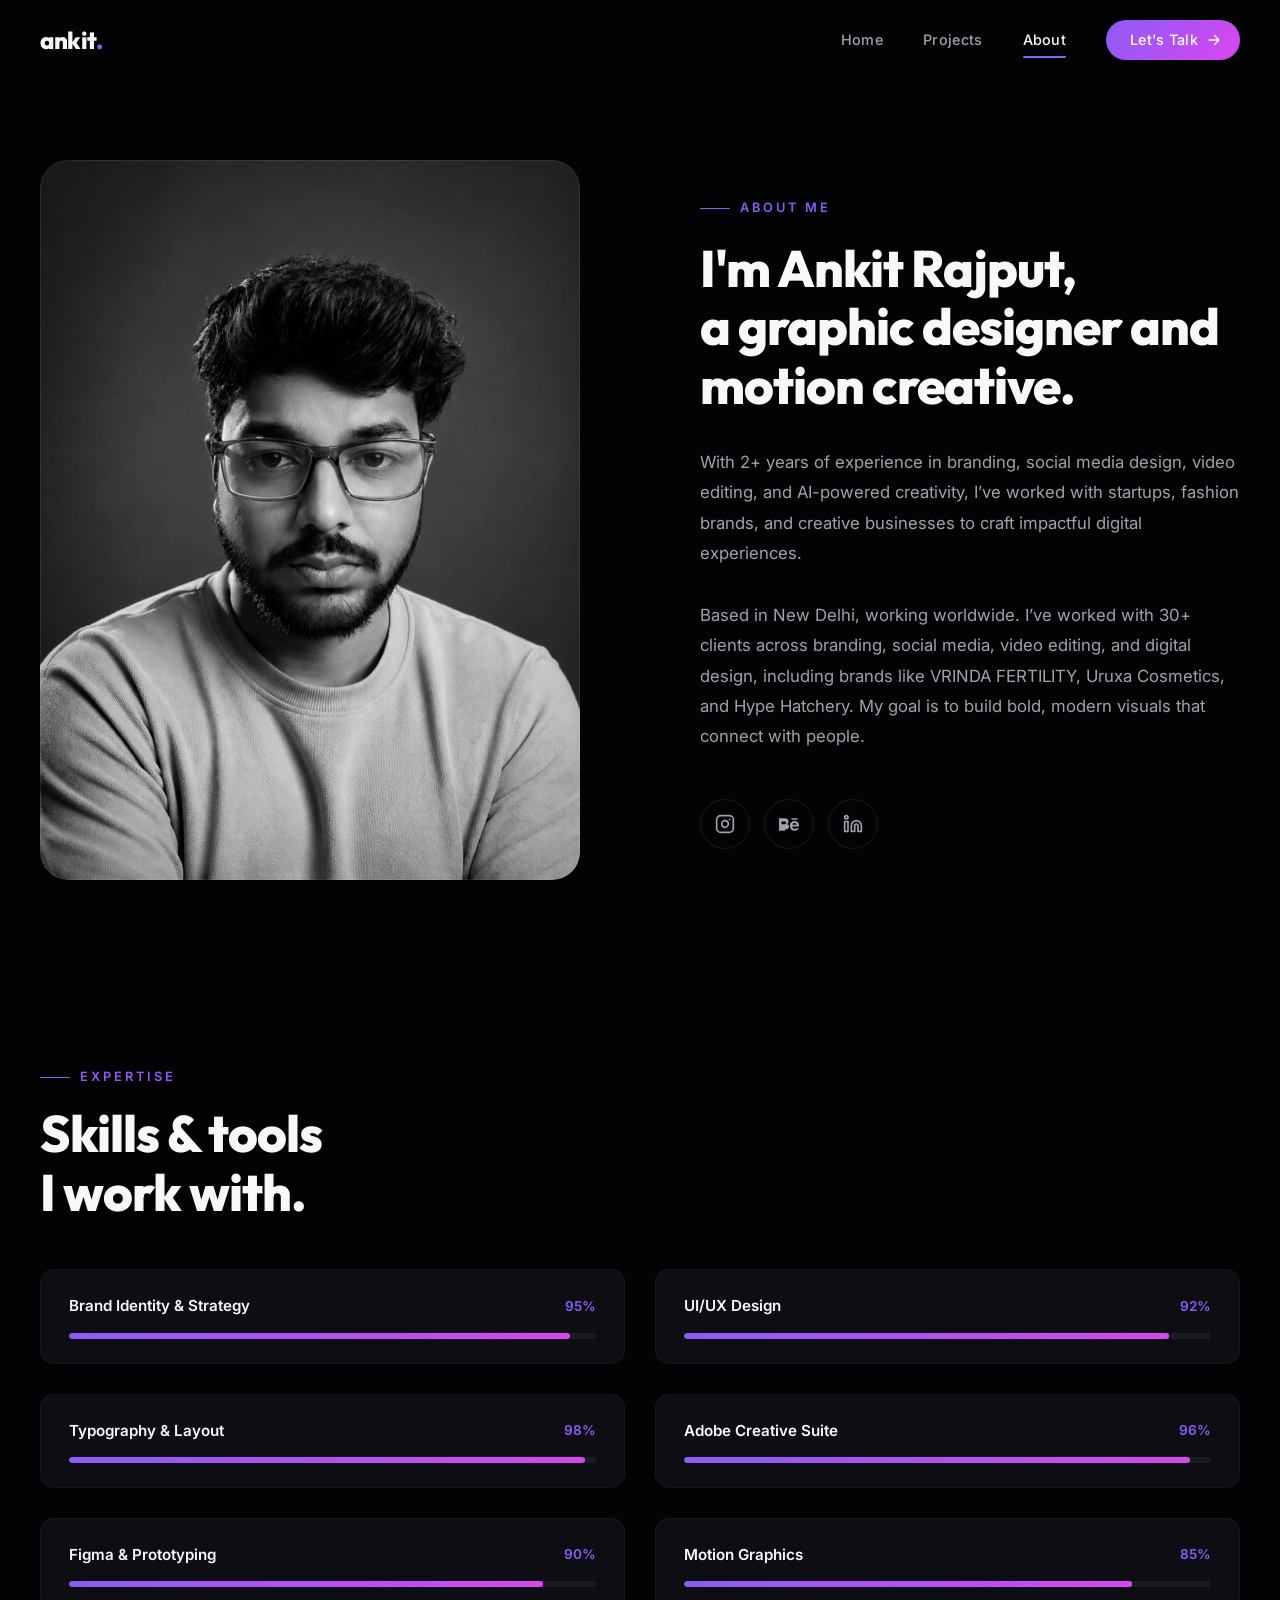
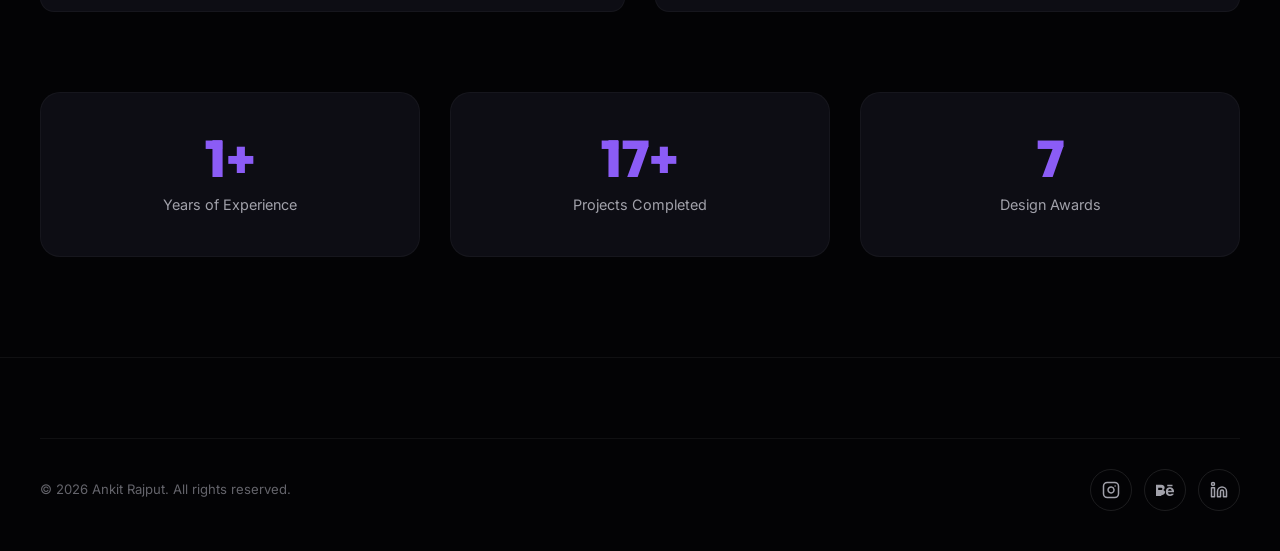
==== commit 131a2975: "Add files via upload" ====
--- a/about.html
+++ b/about.html
@@ -7,7 +7,7 @@
     <title>About — Ankit Rajput</title>
     <meta name="description"
         content="Learn about Ankit Rajput — graphic designer and motion creative focused on building bold, modern visuals that connect with people.">
-    <link rel="stylesheet" href="css/style.css">
+    <link rel="stylesheet" href="css/style.css?v=2">
     <link rel="icon"
         href="data:image/svg+xml,<svg xmlns='http://www.w3.org/2000/svg' viewBox='0 0 100 100'><text y='80' font-size='80'>✦</text></svg>">
 </head>
--- a/css/style.css
+++ b/css/style.css
@@ -1911,4 +1911,104 @@
   .stats-row {
     grid-template-columns: 1fr;
   }
+}
+
+/* --- Tech Meets Art Section --- */
+.tech-art-section {
+  padding: 100px 0;
+  overflow: hidden;
+  background: var(--bg-color);
+  position: relative;
+}
+
+.tech-art-header {
+  text-align: center;
+  margin-bottom: 60px;
+}
+
+.tech-art-title {
+  font-size: clamp(2.5rem, 5vw, 4rem);
+  font-weight: 700;
+  letter-spacing: -0.03em;
+  margin-bottom: 15px;
+}
+
+.tech-art-title .highlight-pixel {
+  color: #00f0ff;
+}
+
+.tech-art-title .highlight-ion {
+  color: #ff0055;
+}
+
+.tech-art-subtitle {
+  color: var(--text-secondary);
+  font-size: 1.1rem;
+  max-width: 600px;
+  margin: 0 auto;
+}
+
+.marquee-container {
+  display: flex;
+  flex-direction: column;
+  gap: 8px;
+  width: 100%;
+  position: relative;
+  overflow: hidden;
+  padding: 20px 0;
+}
+
+.marquee-row {
+  display: flex;
+  width: max-content;
+  gap: 8px;
+}
+
+.marquee-row-1 {
+  animation: scroll-left 40s linear infinite;
+}
+
+.marquee-row-2 {
+  animation: scroll-right 45s linear infinite;
+}
+
+.marquee-row-3 {
+  animation: scroll-left 50s linear infinite;
+}
+
+.marquee-item {
+  height: 350px;
+  width: max-content;
+  border-radius: 8px;
+  overflow: hidden;
+  position: relative;
+  background: var(--bg-card);
+  flex-shrink: 0;
+  display: flex;
+}
+
+.marquee-item img {
+  display: block;
+  height: 100%;
+  width: auto;
+  object-fit: cover;
+  border: none;
+  margin: 0;
+  padding: 0;
+}
+
+@keyframes scroll-left {
+  0% { transform: translateX(0); }
+  100% { transform: translateX(calc(-50% - 4px)); }
+}
+
+@keyframes scroll-right {
+  0% { transform: translateX(calc(-50% - 4px)); }
+  100% { transform: translateX(0); }
+}
+
+@media (max-width: 768px) {
+  .marquee-item {
+    height: 250px;
+  }
 }
